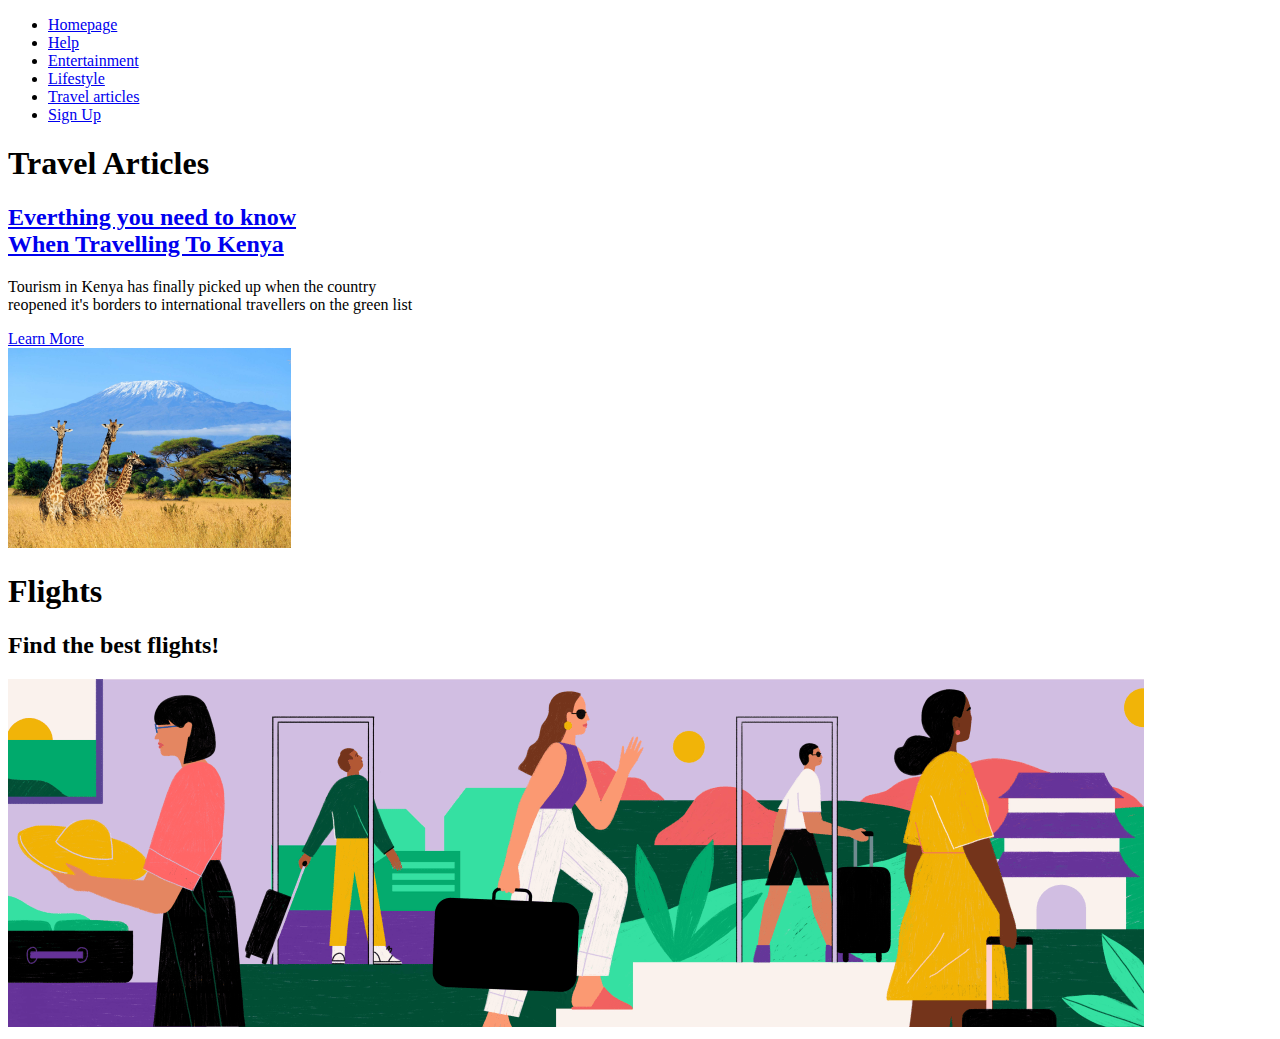
==== about.html @ 6f95a3d3 "footer" ====
<!DOCTYPE html>
<html lang="en">
<head>
    <meta charset="UTF-8">
    <meta http-equiv="X-UA-Compatible" content="IE=edge">
    <meta name="viewport" content="width=device-width, initial-scale=1.0">
    <link rel="stylesheet" href="index.css">
    <title>TembeaKenya</title>
</head>
<body>

    <div>
        <header>
            <ul class="navigation">
                <li><a href="#homepage">Homepage</a></li>
                <li><a href="#help">Help</a></li>
                <li><a href="#entertainment">Entertainment</a></li>
                <li><a href="#lifestyle">Lifestyle</a></li>
                <li><a href="#travelarticles">Travel articles</a></li>
                <li><a href="#signup">Sign Up</a></li>
            </ul>
        </header>
        <h1 id="travel">Travel Articles</h1>
        <h2><a href="#" id="Know">Everthing you need to know
            <br>When Travelling To Kenya</a> 
        </h2>
        <p id="tourism">Tourism in Kenya has finally picked up when the country
            <br>reopened it's borders to international travellers on the green list
        </p>
        <a href="#" id="Learn">Learn More</a>
    </div>
    <div class="girraffe">
        <img src="./Images/girrafe.jpg" alt="" height="200">
    </div>
    <h1 id="flight">Flights</h1>
    <h2 id="best">Find the best flights!</h2>
    <img src="./flights.txt" alt="" width="">

    
    
    
    
</body>
</html>
---- index.css ----
*{
    font-family: Roboto;
}
.header {
    padding: 30px;
    background-color: rgba(69, 180, 173, 1);
    border-right: 0px;
}
.header>ul {
    display: flex;
    justify-content: space-evenly;
}
.list {
    text-decoration: none;
    list-style: none;
}
.section1 {
    background-color: rgb(157, 231, 226);
}
div>#hotels {
    position: relative;
    padding-bottom: 90px;
    padding-left: 50px;
    left: 40px;
    top: 80px;
    font-size: 60px;
    height: 200px;
    width: 500px;
}
#image1 {
    position: relative;
    right: -620px;
    bottom: 230px;
}
#image3 {
    position: relative;
    left: 40px;
    bottom: 60px;
}
#image2 {
    position: relative;
    right: 60px;
    bottom: 50px;
    width: 300px;
}
#paragraph1 {
    position: relative;
    left: 100px;
    bottom: 300px;
    font-family: Averia Sans Libre;
    font-style: normal;
    font-weight: bold;
    font-size: 18px;
}
button {
    position: relative;
    height: 7vh;
    width: 120px;
    border-radius: 15vh;
    background-color: #9C69E2;
    color: white;
    font-size: 15px;
    bottom: 250px;
    left: 149px;
}

#life {
    background-image: url(./pic/background\ image\ 2.jpg);
    background-size: cover;
    background-attachment: scroll;
    color: white;
}
.wildlife {
    position: relative;
    bottom: -140px;
    left: 120px;
    font-family: Roboto;
    font-style: normal;
    font-weight: normal;
    font-size: 60px;
}
#paragraph2 {
    position: relative;
    left: 140px;
    bottom: -200px;
    font-family: Averia Sans Libre;
    font-style: normal;
    font-weight: bold;
    font-size: 18px;
}
#image4 {
    position: relative;
    left: 640px;
    bottom: 70px;
}
#image5 {
    position: relative;
    left: 390px;
    bottom: -220px;
}
#image6 {
    position: relative;
    left: 320px;
    bottom: 30px;
}
#safari {
    position: relative;
    text-align: center;
    font-family: Averia Sans Libre;
    font-style: normal;
    font-weight: bold;
    font-size: 40px;
}
#paragraph3 {
    text-align: center;
    padding-top: 20px;
    padding-bottom: 50px;
    font-family: Roboto;
    font-style: normal;
    font-weight: normal;
    font-size: 18px;
}
#image7 {
    position: relative;
    left: 40px;
    top: 0px;
}
#image8 {
    position: relative;
    left: 130px;
    top: -45px;
}
#image9 {
    position: relative;
    top: 10px;
    left: 185px;
    padding-bottom: 80px;
}

#footer {
    background-color: #83FF57;
    
}
#footer1 {
    position: relative;
    top: 0px;
    left: 40px;
    padding-top: 70px;
}
#tembea1 {
    position: relative;
    top: 20px;
    left: 40px;
    font-family: Roboto;
    font-style: normal;
    font-weight: normal;
    font-size: 20px;
}
#tembea2 {
    position: relative;
    top: 20px;
    left: 40px;
    font-family: Roboto;
    font-style: normal;
    font-weight: normal;
    font-size: 20px;
}
#tembea3 {
    position: relative;
    top: 20px;
    left: 40px;
    font-family: Roboto;
    font-style: normal;
    font-weight: normal;
    font-size: 20px;
}
#footer2 {
    position: relative;
    top: -180px;
    left: 380px;
}
#about1{
    position: relative;
    top: -160px;
    left: 398px;
    font-family: Roboto;
    font-style: normal;
    font-weight: normal;
    font-size: 20px;
}
#about2{
    position: relative;
    top: -160px;
    left: 400px;
    font-family: Roboto;
    font-style: normal;
    font-weight: normal;
    font-size: 20px;
}
#about3 {
    position: relative;
    top: -150px;
    left: 398px;
    font-family: Roboto;
    font-style: normal;
    font-weight: normal;
    font-size: 20px;
}
#footer3 {
    position: relative;
    top: -355px;
    left: 750px; 
}
#help1 {
    position: relative;
    top: -335px;
    left: 750px;
    font-family: Roboto;
    font-style: normal;
    font-weight: normal;
    font-size: 20px;
}
#help2 {
    position: relative;
    top: -325px;
    left: 750px;
    font-family: Roboto;
    font-style: normal;
    font-weight: normal;
    font-size: 20px;
}
#help3 {
    position: relative;
    top: -315px;
    left: 750px;
    font-family: Roboto;
    font-style: normal;
    font-weight: normal;
    font-size: 20px;
}
#help4 {
    position: relative;
    top: -305px;
    left: 750px;
    font-family: Roboto;
    font-style: normal;
    font-weight: normal;
    font-size: 20px;
}
#footer4 {
    position: relative;
    top: -570px;
    left: 1050px; 
}
#insta {
    position: relative;
    top: -560px;
    left: 1050px; 
    height: 66px;
}
#facebook {
    position: relative;
    top: -560px;
    left: 1080px; 
    height: 66px;
}

#twitter {
    position: relative;
    top: -560px;
    left: 1110px; 
    height: 66px;
}
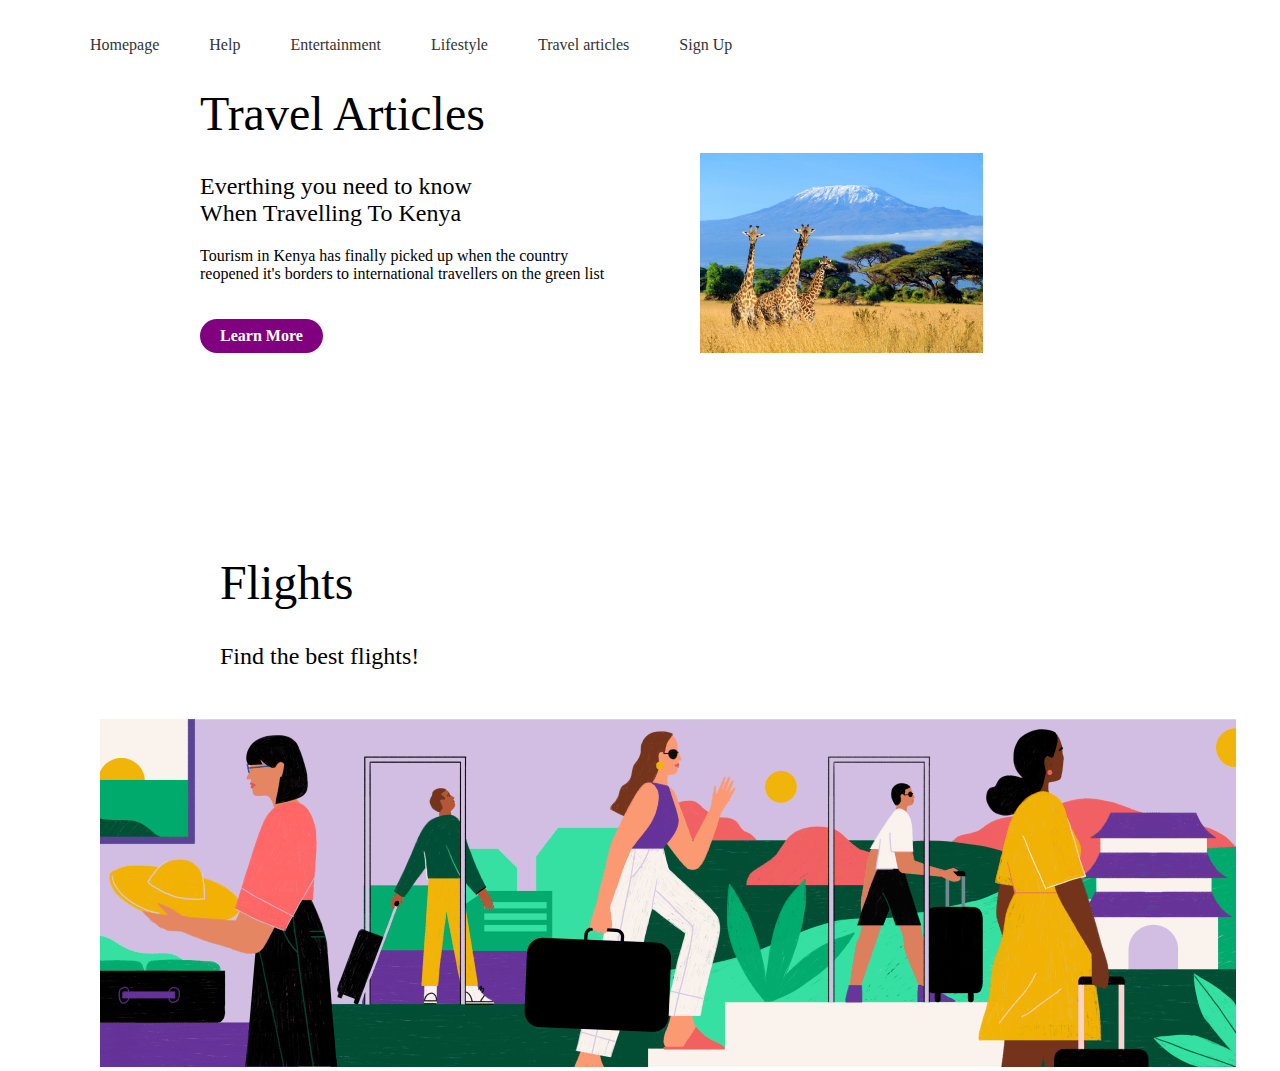
==== commit 0e3dc656: "lifestyle" ====
--- a/about.html
+++ b/about.html
@@ -4,12 +4,10 @@
     <meta charset="UTF-8">
     <meta http-equiv="X-UA-Compatible" content="IE=edge">
     <meta name="viewport" content="width=device-width, initial-scale=1.0">
-    <link rel="stylesheet" href="index.css">
+    <link rel="stylesheet" href="about.css">
     <title>TembeaKenya</title>
 </head>
 <body>
-
-    <div>
         <header>
             <ul class="navigation">
                 <li><a href="#homepage">Homepage</a></li>
@@ -28,13 +26,16 @@
             <br>reopened it's borders to international travellers on the green list
         </p>
         <a href="#" id="Learn">Learn More</a>
-    </div>
     <div class="girraffe">
         <img src="./Images/girrafe.jpg" alt="" height="200">
     </div>
+    <div>
     <h1 id="flight">Flights</h1>
     <h2 id="best">Find the best flights!</h2>
-    <img src="./flights.txt" alt="" width="">
+    <div>
+    <img class="luggage" src="./flights.txt" alt="" width="">
+    </div>
+    </div>
 
     
     
--- a/about.css
+++ b/about.css
@@ -0,0 +1,225 @@
+header{
+    align-items: center;
+    justify-content: space-between;
+    /* display: flex; */
+    /* padding: 20px 100px; */
+    width: auto;
+    padding-top: 20px;
+    position: relative;
+    z-index: 1;
+}
+
+header ul{
+    position: relative;
+    display: flex;
+}
+
+header ul li{
+    list-style: none;
+}
+
+header ul li a{
+    display: inline-block;
+    color: #333;
+    font-weight: 500;
+    margin-left: 50px;
+    text-decoration: none;
+}
+h1{
+    font-weight: 400;
+    font-size: 300%;
+}
+h2{
+    font-weight: 500;
+}
+.girraffe{
+    display: flex;
+    position: relative;
+    left: 700px;
+    top: -200px;
+}
+#Know{
+    text-decoration: none;
+    color: black;
+    list-style-position: none;
+    position: relative;
+    left: 200px;
+}
+#Learn{
+    text-decoration: none;
+
+}
+#travel{
+    left: 200px;
+    position: relative;
+}
+#tourism{
+    left: 200px;
+    position: relative;
+}
+#Learn{
+    display: inline-block;
+    margin-top: 20px;
+    padding: 8px 20px;
+    background: purple;
+    color: #fff;
+    border-radius: 40px;
+    font-weight: 600;
+    text-decoration: none;
+    left: 200px;
+    position: relative;
+}
+#flight {
+    position: relative;
+    top: -30px;
+    right: -220px;
+}
+#best {
+    position: relative;
+    top: -30px;
+    right: -220px;
+}
+#footer {
+    background-color: #83FF57;
+    margin-bottom: 830px;
+}
+#footer1 {
+    position: relative;
+    top: 0px;
+    left: 40px;
+    padding-top: 70px;
+}
+#tembea1 {
+    position: relative;
+    top: 20px;
+    left: 40px;
+    font-family: Roboto;
+    font-style: normal;
+    font-weight: normal;
+    font-size: 20px;
+}
+#tembea2 {
+    position: relative;
+    top: 20px;
+    left: 40px;
+    font-family: Roboto;
+    font-style: normal;
+    font-weight: normal;
+    font-size: 20px;
+}
+#tembea3 {
+    position: relative;
+    top: 20px;
+    left: 40px;
+    font-family: Roboto;
+    font-style: normal;
+    font-weight: normal;
+    font-size: 20px;
+}
+#footer2 {
+    position: relative;
+    top: -180px;
+    left: 380px;
+}
+#about1{
+    position: relative;
+    top: -160px;
+    left: 398px;
+    font-family: Roboto;
+    font-style: normal;
+    font-weight: normal;
+    font-size: 20px;
+}
+#about2{
+    position: relative;
+    top: -160px;
+    left: 400px;
+    font-family: Roboto;
+    font-style: normal;
+    font-weight: normal;
+    font-size: 20px;
+}
+#about3 {
+    position: relative;
+    top: -150px;
+    left: 398px;
+    font-family: Roboto;
+    font-style: normal;
+    font-weight: normal;
+    font-size: 20px;
+}
+#footer3 {
+    position: relative;
+    top: -355px;
+    left: 750px;
+}
+#help1 {
+    position: relative;
+    top: -335px;
+    left: 750px;
+    font-family: Roboto;
+    font-style: normal;
+    font-weight: normal;
+    font-size: 20px;
+}
+#help2 {
+    position: relative;
+    top: -325px;
+    left: 750px;
+    font-family: Roboto;
+    font-style: normal;
+    font-weight: normal;
+    font-size: 20px;
+}
+#help3 {
+    position: relative;
+    top: -315px;
+    left: 750px;
+    font-family: Roboto;
+    font-style: normal;
+    font-weight: normal;
+    font-size: 20px;
+}
+#help4 {
+    position: relative;
+    top: -305px;
+    left: 750px;
+    font-family: Roboto;
+    font-style: normal;
+    font-weight: normal;
+    font-size: 20px;
+}
+#footer4 {
+    position: relative;
+    top: -570px;
+    left: 1050px;
+}
+#insta {
+    position: relative;
+    top: -580px;
+    left: 1020px;
+    height: 66px;
+}
+#facebook {
+    position: relative;
+    top: -560px;
+    left: 1080px;
+    height: 66px;
+}
+#twitter {
+    position: relative;
+    top: -560px;
+    left: 1110px;
+    height: 66px;
+}
+html, body {
+    width: 100%;
+    height:auto;
+    padding:0;
+    margin:0;
+    overflow-x: hidden;
+}
+.luggage{
+    position: relative;
+    right: -100px;
+}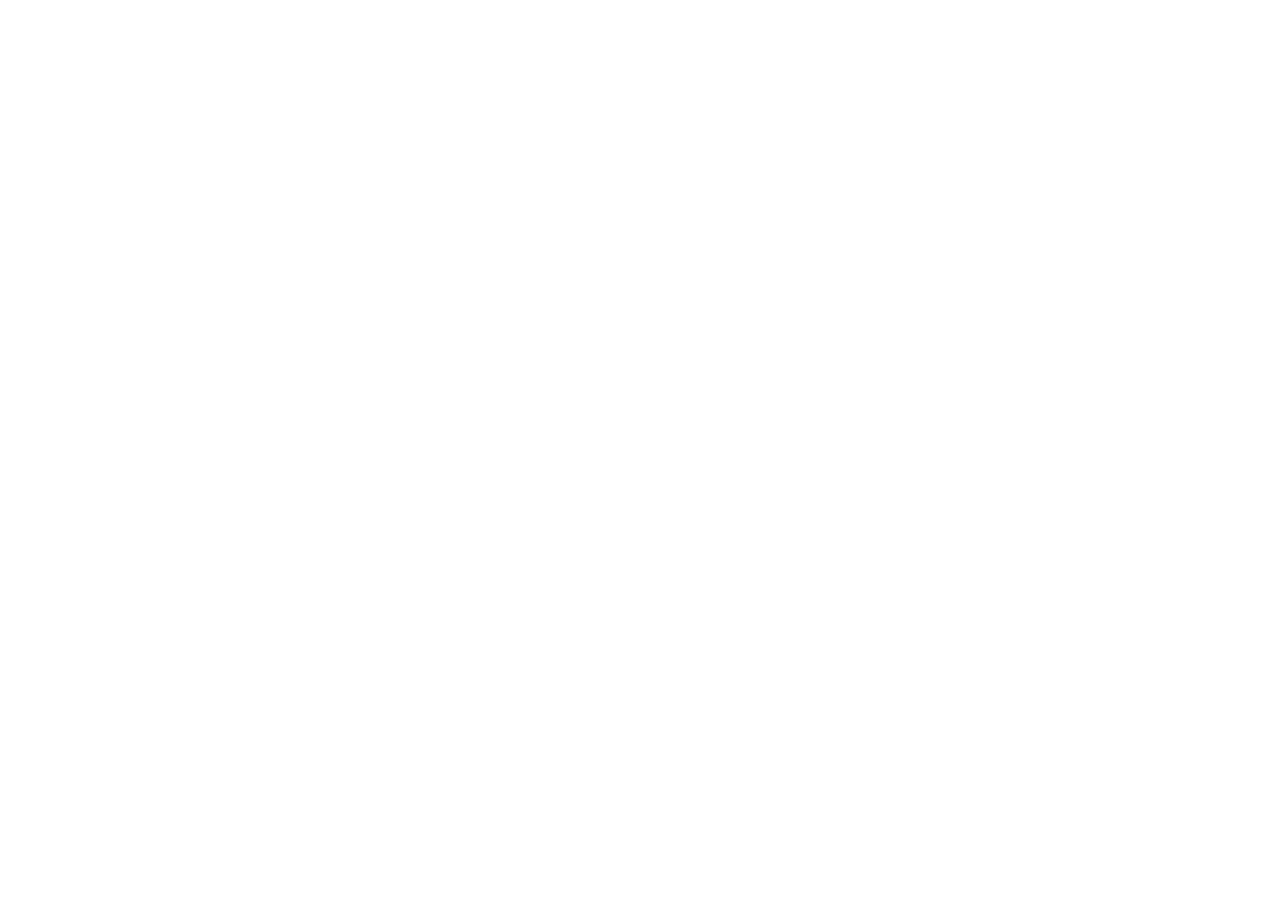
==== commit 1a0c6545: "change index to home" ====
--- a/about.html
+++ b/about.html
@@ -4,42 +4,9 @@
     <meta charset="UTF-8">
     <meta http-equiv="X-UA-Compatible" content="IE=edge">
     <meta name="viewport" content="width=device-width, initial-scale=1.0">
-    <link rel="stylesheet" href="about.css">
-    <title>TembeaKenya</title>
+    <title>Tembea</title>
 </head>
 <body>
-        <header>
-            <ul class="navigation">
-                <li><a href="#homepage">Homepage</a></li>
-                <li><a href="#help">Help</a></li>
-                <li><a href="#entertainment">Entertainment</a></li>
-                <li><a href="#lifestyle">Lifestyle</a></li>
-                <li><a href="#travelarticles">Travel articles</a></li>
-                <li><a href="#signup">Sign Up</a></li>
-            </ul>
-        </header>
-        <h1 id="travel">Travel Articles</h1>
-        <h2><a href="#" id="Know">Everthing you need to know
-            <br>When Travelling To Kenya</a> 
-        </h2>
-        <p id="tourism">Tourism in Kenya has finally picked up when the country
-            <br>reopened it's borders to international travellers on the green list
-        </p>
-        <a href="#" id="Learn">Learn More</a>
-    <div class="girraffe">
-        <img src="./Images/girrafe.jpg" alt="" height="200">
-    </div>
-    <div>
-    <h1 id="flight">Flights</h1>
-    <h2 id="best">Find the best flights!</h2>
-    <div>
-    <img class="luggage" src="./flights.txt" alt="" width="">
-    </div>
-    </div>
-
-    
-    
-    
     
 </body>
 </html>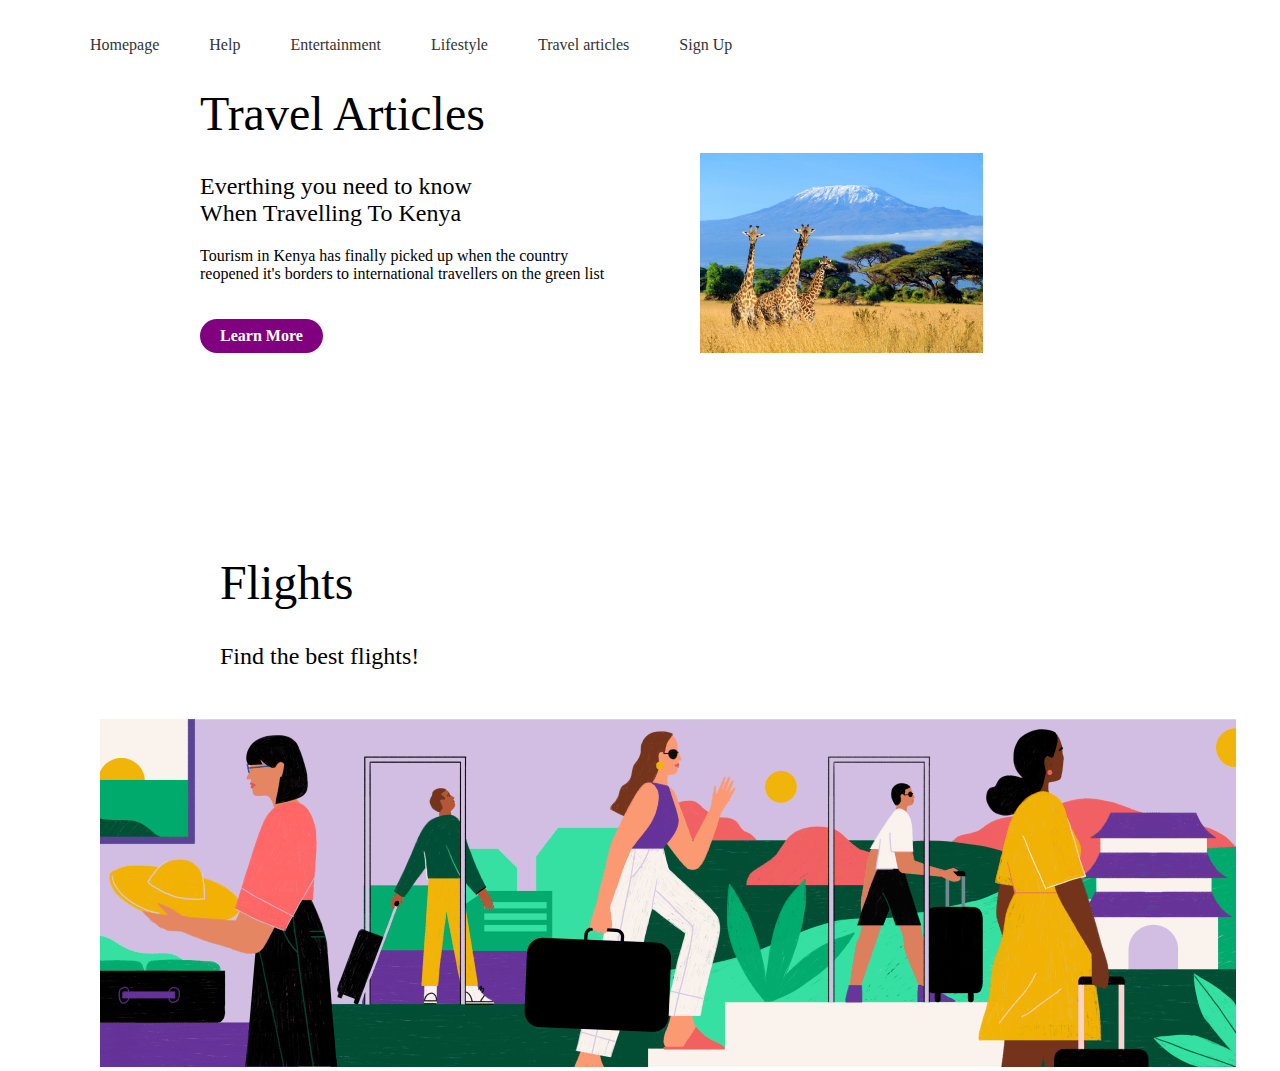
==== commit b9fe61f0: "Merge pull request #2 from barbaramutindi/gh-pages" ====
--- a/about.html
+++ b/about.html
@@ -4,9 +4,42 @@
     <meta charset="UTF-8">
     <meta http-equiv="X-UA-Compatible" content="IE=edge">
     <meta name="viewport" content="width=device-width, initial-scale=1.0">
-    <title>Tembea</title>
+    <link rel="stylesheet" href="about.css">
+    <title>TembeaKenya</title>
 </head>
 <body>
+        <header>
+            <ul class="navigation">
+                <li><a href="#homepage">Homepage</a></li>
+                <li><a href="#help">Help</a></li>
+                <li><a href="#entertainment">Entertainment</a></li>
+                <li><a href="#lifestyle">Lifestyle</a></li>
+                <li><a href="#travelarticles">Travel articles</a></li>
+                <li><a href="#signup">Sign Up</a></li>
+            </ul>
+        </header>
+        <h1 id="travel">Travel Articles</h1>
+        <h2><a href="#" id="Know">Everthing you need to know
+            <br>When Travelling To Kenya</a> 
+        </h2>
+        <p id="tourism">Tourism in Kenya has finally picked up when the country
+            <br>reopened it's borders to international travellers on the green list
+        </p>
+        <a href="#" id="Learn">Learn More</a>
+    <div class="girraffe">
+        <img src="./Images/girrafe.jpg" alt="" height="200">
+    </div>
+    <div>
+    <h1 id="flight">Flights</h1>
+    <h2 id="best">Find the best flights!</h2>
+    <div>
+    <img class="luggage" src="./flights.txt" alt="" width="">
+    </div>
+    </div>
+
+    
+    
+    
     
 </body>
 </html>--- a/about.css
+++ b/about.css
@@ -0,0 +1,225 @@
+header{
+    align-items: center;
+    justify-content: space-between;
+    /* display: flex; */
+    /* padding: 20px 100px; */
+    width: auto;
+    padding-top: 20px;
+    position: relative;
+    z-index: 1;
+}
+
+header ul{
+    position: relative;
+    display: flex;
+}
+
+header ul li{
+    list-style: none;
+}
+
+header ul li a{
+    display: inline-block;
+    color: #333;
+    font-weight: 500;
+    margin-left: 50px;
+    text-decoration: none;
+}
+h1{
+    font-weight: 400;
+    font-size: 300%;
+}
+h2{
+    font-weight: 500;
+}
+.girraffe{
+    display: flex;
+    position: relative;
+    left: 700px;
+    top: -200px;
+}
+#Know{
+    text-decoration: none;
+    color: black;
+    list-style-position: none;
+    position: relative;
+    left: 200px;
+}
+#Learn{
+    text-decoration: none;
+
+}
+#travel{
+    left: 200px;
+    position: relative;
+}
+#tourism{
+    left: 200px;
+    position: relative;
+}
+#Learn{
+    display: inline-block;
+    margin-top: 20px;
+    padding: 8px 20px;
+    background: purple;
+    color: #fff;
+    border-radius: 40px;
+    font-weight: 600;
+    text-decoration: none;
+    left: 200px;
+    position: relative;
+}
+#flight {
+    position: relative;
+    top: -30px;
+    right: -220px;
+}
+#best {
+    position: relative;
+    top: -30px;
+    right: -220px;
+}
+#footer {
+    background-color: #83FF57;
+    margin-bottom: 830px;
+}
+#footer1 {
+    position: relative;
+    top: 0px;
+    left: 40px;
+    padding-top: 70px;
+}
+#tembea1 {
+    position: relative;
+    top: 20px;
+    left: 40px;
+    font-family: Roboto;
+    font-style: normal;
+    font-weight: normal;
+    font-size: 20px;
+}
+#tembea2 {
+    position: relative;
+    top: 20px;
+    left: 40px;
+    font-family: Roboto;
+    font-style: normal;
+    font-weight: normal;
+    font-size: 20px;
+}
+#tembea3 {
+    position: relative;
+    top: 20px;
+    left: 40px;
+    font-family: Roboto;
+    font-style: normal;
+    font-weight: normal;
+    font-size: 20px;
+}
+#footer2 {
+    position: relative;
+    top: -180px;
+    left: 380px;
+}
+#about1{
+    position: relative;
+    top: -160px;
+    left: 398px;
+    font-family: Roboto;
+    font-style: normal;
+    font-weight: normal;
+    font-size: 20px;
+}
+#about2{
+    position: relative;
+    top: -160px;
+    left: 400px;
+    font-family: Roboto;
+    font-style: normal;
+    font-weight: normal;
+    font-size: 20px;
+}
+#about3 {
+    position: relative;
+    top: -150px;
+    left: 398px;
+    font-family: Roboto;
+    font-style: normal;
+    font-weight: normal;
+    font-size: 20px;
+}
+#footer3 {
+    position: relative;
+    top: -355px;
+    left: 750px;
+}
+#help1 {
+    position: relative;
+    top: -335px;
+    left: 750px;
+    font-family: Roboto;
+    font-style: normal;
+    font-weight: normal;
+    font-size: 20px;
+}
+#help2 {
+    position: relative;
+    top: -325px;
+    left: 750px;
+    font-family: Roboto;
+    font-style: normal;
+    font-weight: normal;
+    font-size: 20px;
+}
+#help3 {
+    position: relative;
+    top: -315px;
+    left: 750px;
+    font-family: Roboto;
+    font-style: normal;
+    font-weight: normal;
+    font-size: 20px;
+}
+#help4 {
+    position: relative;
+    top: -305px;
+    left: 750px;
+    font-family: Roboto;
+    font-style: normal;
+    font-weight: normal;
+    font-size: 20px;
+}
+#footer4 {
+    position: relative;
+    top: -570px;
+    left: 1050px;
+}
+#insta {
+    position: relative;
+    top: -580px;
+    left: 1020px;
+    height: 66px;
+}
+#facebook {
+    position: relative;
+    top: -560px;
+    left: 1080px;
+    height: 66px;
+}
+#twitter {
+    position: relative;
+    top: -560px;
+    left: 1110px;
+    height: 66px;
+}
+html, body {
+    width: 100%;
+    height:auto;
+    padding:0;
+    margin:0;
+    overflow-x: hidden;
+}
+.luggage{
+    position: relative;
+    right: -100px;
+}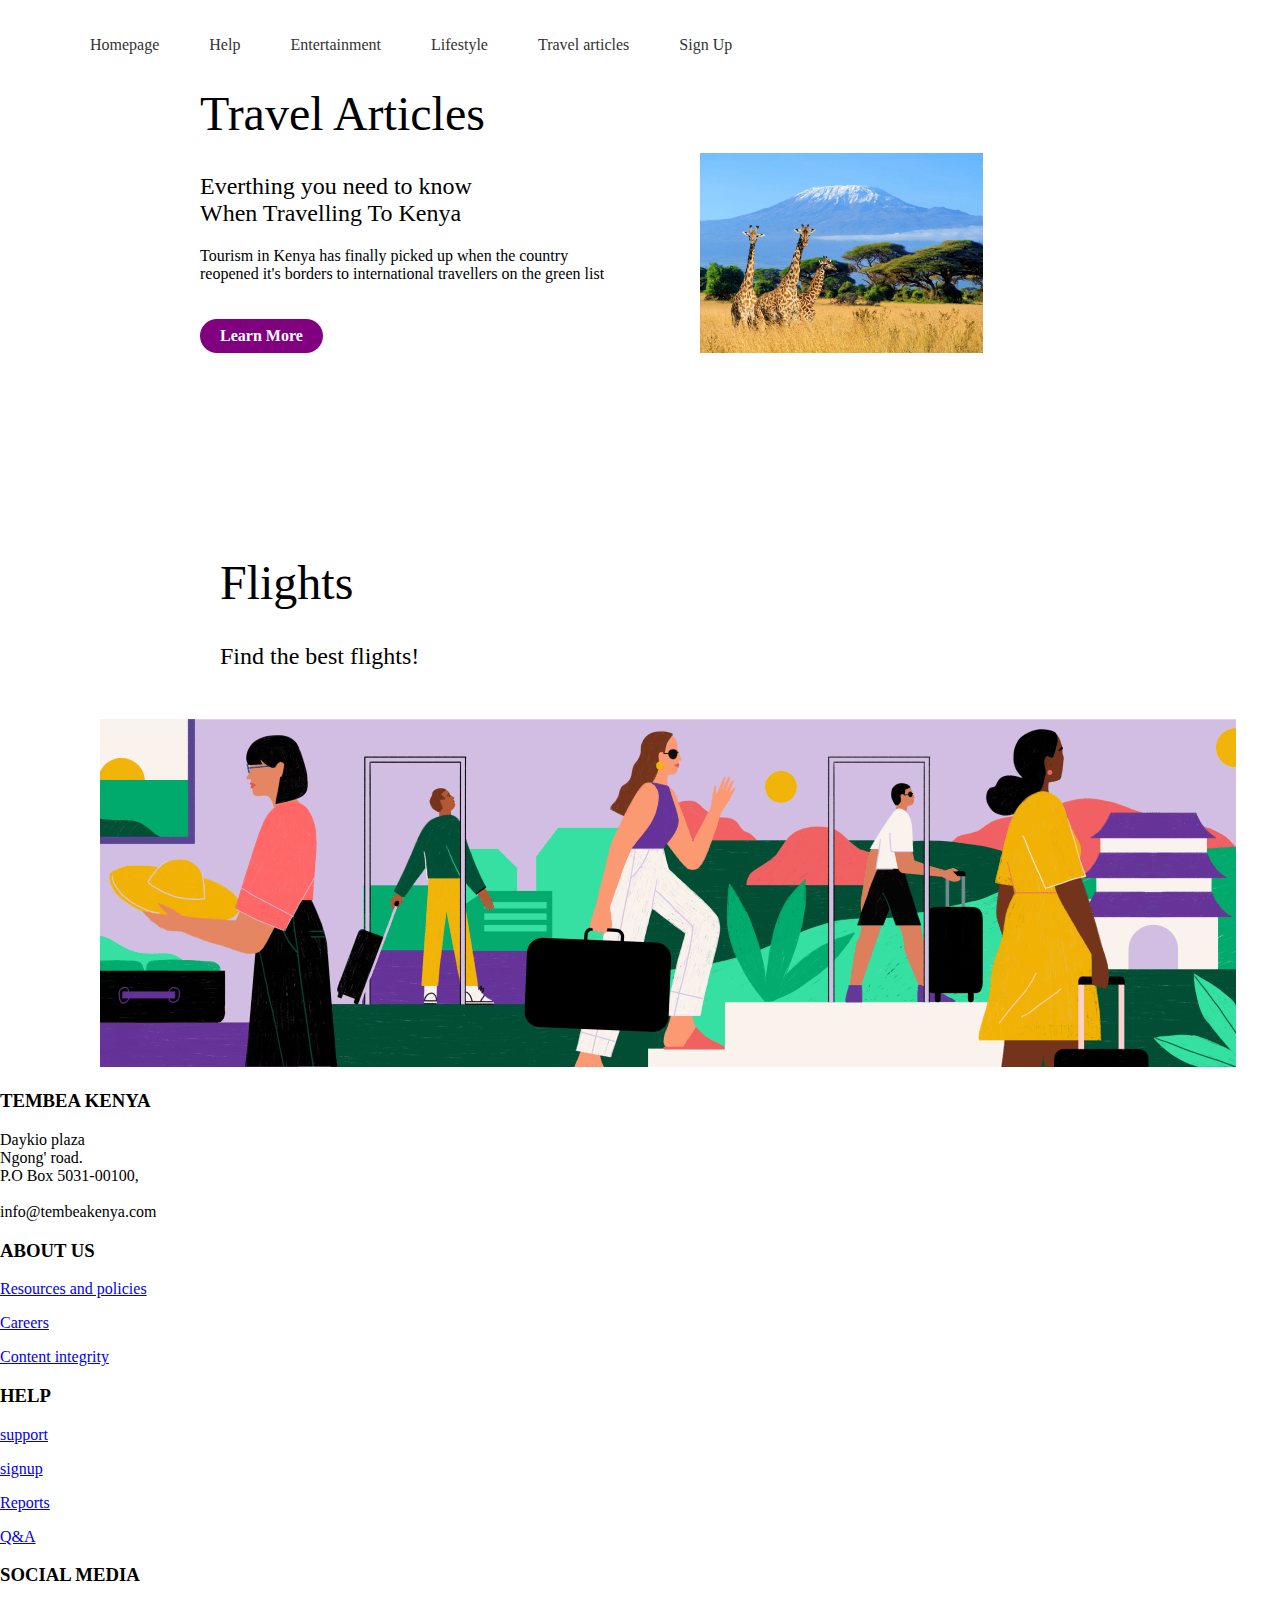
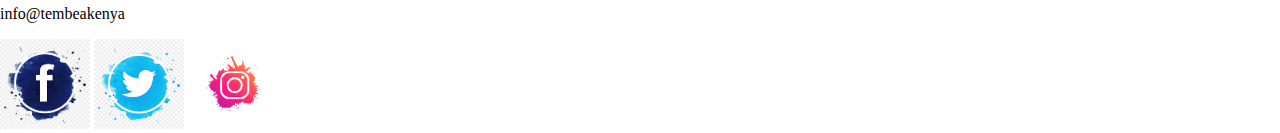
==== commit 45d64dd8: "Update about.css" ====
--- a/about.html
+++ b/about.html
@@ -36,10 +36,36 @@
     <img class="luggage" src="./flights.txt" alt="" width="">
     </div>
     </div>
-
-    
-    
-    
-    
+    <footer>
+        <section class="content-footer">
+        <div class="fcontent1">
+            <h3>TEMBEA KENYA</h3>
+            <p>Daykio plaza <br> 
+               Ngong' road. <br>
+            P.O Box 5031-00100, <br>
+        <br>info@tembeakenya.com </p>
+        </div>
+        <div class="fcontent2">
+            <h3>ABOUT US</h3>
+            <p><a href="#">Resources and policies</a></p>
+            <p><a href="#">Careers</a></p>
+            <p><a href="#">Content integrity</a></p>
+        </div>
+        <div class="fcontent3">
+            <h3>HELP</h3>
+            <p><a href="#">support</a></p>
+            <p><a href="#">signup</a></p>
+            <p><a href="#">Reports</a></p>
+            <p><a href="#">Q&A</a></p>
+        </div>
+        <div class="fcontent4">
+            <h3>SOCIAL MEDIA</h3>
+            <p>info@tembeakenya</p>
+            <img src="./pic/facebook.jpeg" alt="Facebook" width="90"> 
+            <img src="./pic/twitter.png" alt="Twitter" width="90">
+            <img src="./pic/Instagram.png" alt="Instagram" width="90">
+        </div>
+    </section>
+    </footer>
 </body>
-</html>+</html>
